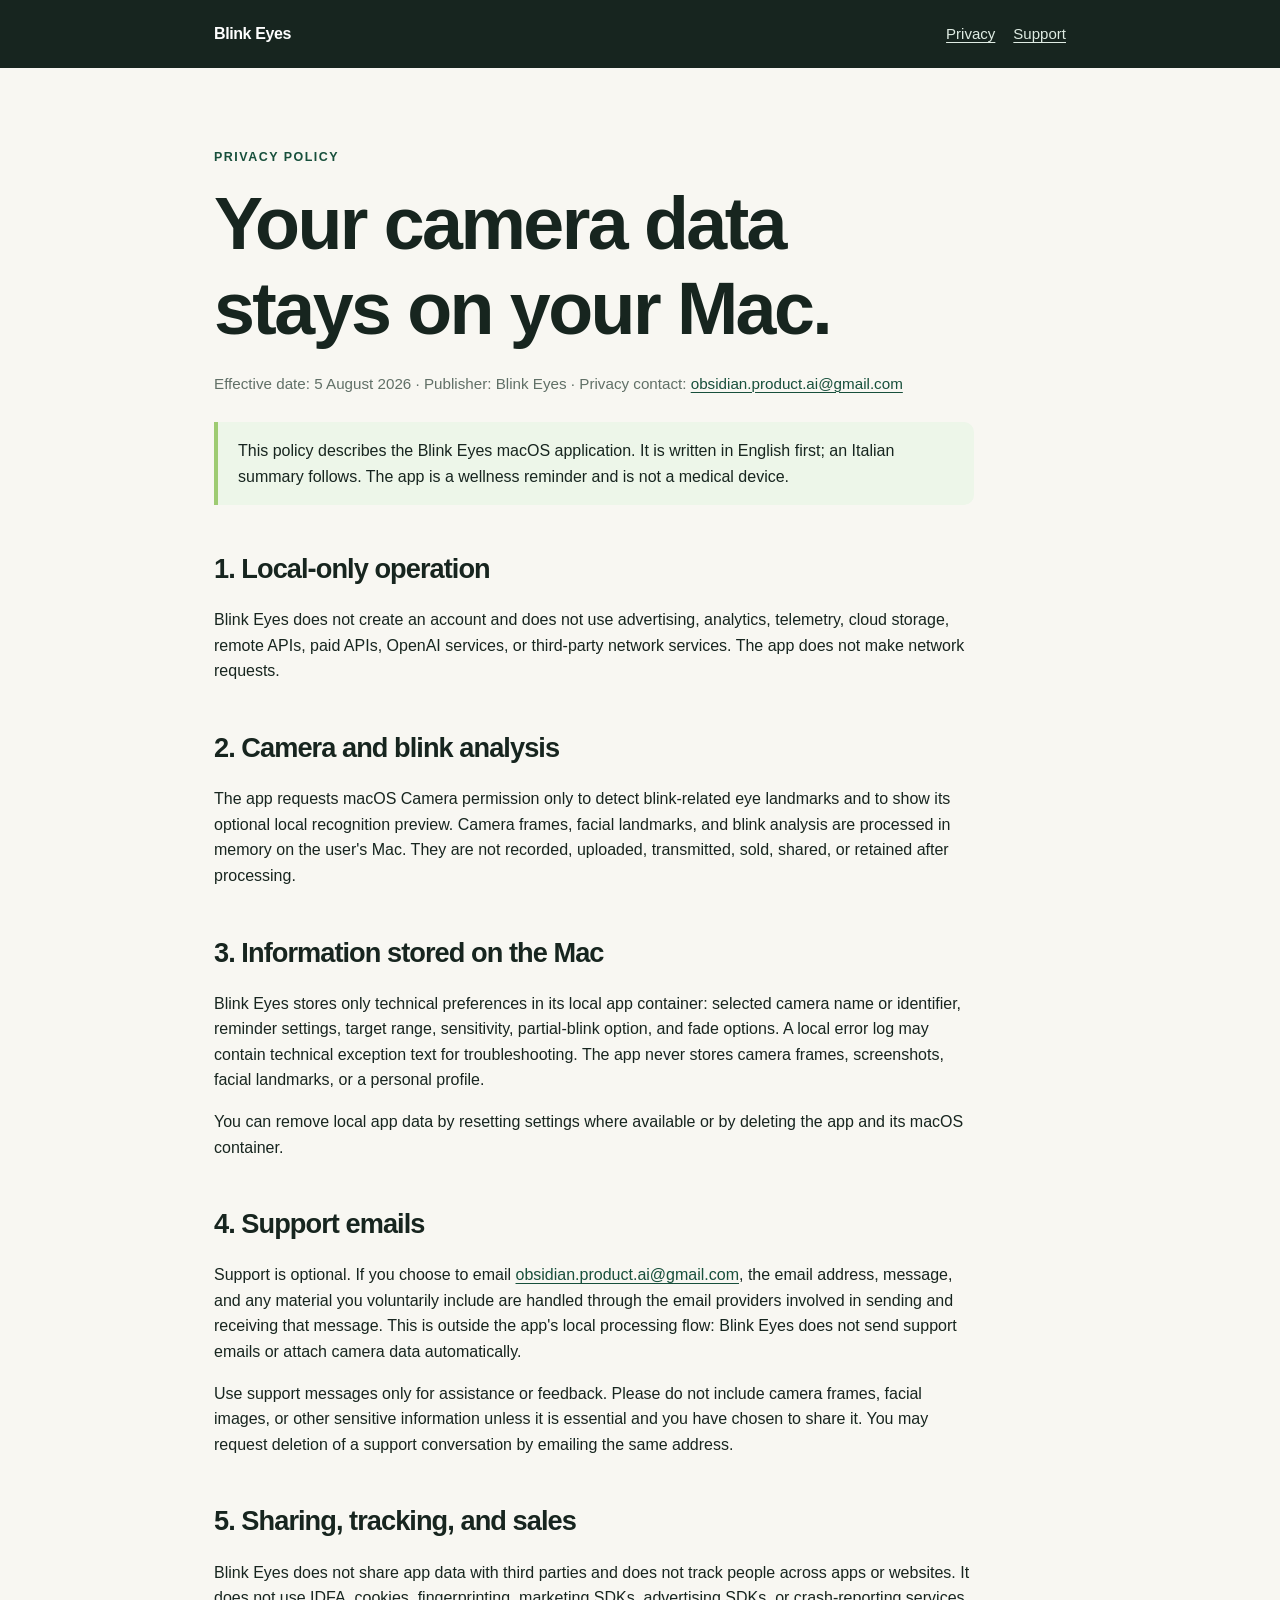
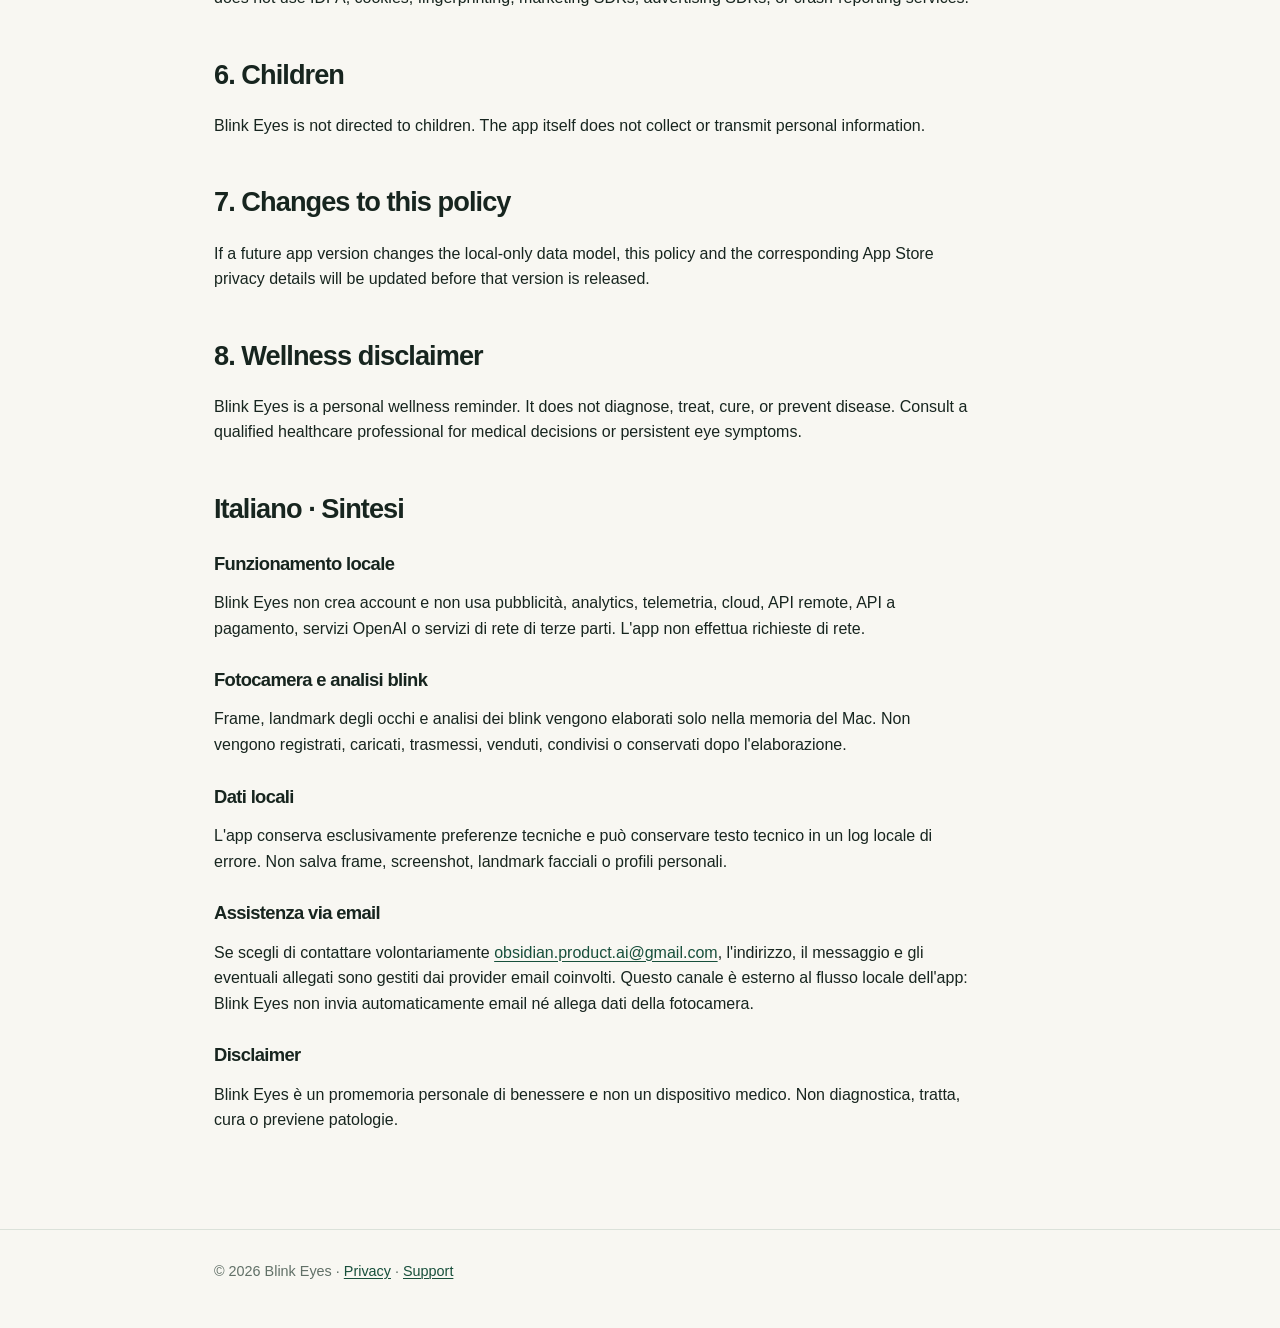
==== privacy/index.html @ 78d8fdb4 "Publish Blink Eyes support and privacy site" ====
<!doctype html>
<html lang="en">
<head>
  <meta charset="utf-8">
  <meta name="viewport" content="width=device-width, initial-scale=1">
  <meta name="description" content="Blink Eyes Privacy Policy.">
  <title>Privacy Policy · Blink Eyes</title>
  <link rel="stylesheet" href="../assets/site.css">
</head>
<body>
  <header class="site-header">
    <nav class="nav" aria-label="Main navigation">
      <a class="brand" href="../">Blink Eyes</a>
      <div class="nav-links"><a href="./" aria-current="page">Privacy</a><a href="../support/">Support</a></div>
    </nav>
  </header>
  <main class="container">
    <p class="eyebrow">Privacy Policy</p>
    <h1>Your camera data stays on your Mac.</h1>
    <p class="meta">Effective date: 5 August 2026 · Publisher: Blink Eyes · Privacy contact: <a href="mailto:obsidian.product.ai@gmail.com">obsidian.product.ai@gmail.com</a></p>
    <div class="notice">This policy describes the Blink Eyes macOS application. It is written in English first; an Italian summary follows. The app is a wellness reminder and is not a medical device.</div>

    <h2>1. Local-only operation</h2>
    <p>Blink Eyes does not create an account and does not use advertising, analytics, telemetry, cloud storage, remote APIs, paid APIs, OpenAI services, or third-party network services. The app does not make network requests.</p>

    <h2>2. Camera and blink analysis</h2>
    <p>The app requests macOS Camera permission only to detect blink-related eye landmarks and to show its optional local recognition preview. Camera frames, facial landmarks, and blink analysis are processed in memory on the user's Mac. They are not recorded, uploaded, transmitted, sold, shared, or retained after processing.</p>

    <h2>3. Information stored on the Mac</h2>
    <p>Blink Eyes stores only technical preferences in its local app container: selected camera name or identifier, reminder settings, target range, sensitivity, partial-blink option, and fade options. A local error log may contain technical exception text for troubleshooting. The app never stores camera frames, screenshots, facial landmarks, or a personal profile.</p>
    <p>You can remove local app data by resetting settings where available or by deleting the app and its macOS container.</p>

    <h2>4. Support emails</h2>
    <p>Support is optional. If you choose to email <a href="mailto:obsidian.product.ai@gmail.com">obsidian.product.ai@gmail.com</a>, the email address, message, and any material you voluntarily include are handled through the email providers involved in sending and receiving that message. This is outside the app's local processing flow: Blink Eyes does not send support emails or attach camera data automatically.</p>
    <p>Use support messages only for assistance or feedback. Please do not include camera frames, facial images, or other sensitive information unless it is essential and you have chosen to share it. You may request deletion of a support conversation by emailing the same address.</p>

    <h2>5. Sharing, tracking, and sales</h2>
    <p>Blink Eyes does not share app data with third parties and does not track people across apps or websites. It does not use IDFA, cookies, fingerprinting, marketing SDKs, advertising SDKs, or crash-reporting services.</p>

    <h2>6. Children</h2>
    <p>Blink Eyes is not directed to children. The app itself does not collect or transmit personal information.</p>

    <h2>7. Changes to this policy</h2>
    <p>If a future app version changes the local-only data model, this policy and the corresponding App Store privacy details will be updated before that version is released.</p>

    <h2>8. Wellness disclaimer</h2>
    <p>Blink Eyes is a personal wellness reminder. It does not diagnose, treat, cure, or prevent disease. Consult a qualified healthcare professional for medical decisions or persistent eye symptoms.</p>

    <h2>Italiano · Sintesi</h2>
    <h3>Funzionamento locale</h3>
    <p>Blink Eyes non crea account e non usa pubblicità, analytics, telemetria, cloud, API remote, API a pagamento, servizi OpenAI o servizi di rete di terze parti. L'app non effettua richieste di rete.</p>
    <h3>Fotocamera e analisi blink</h3>
    <p>Frame, landmark degli occhi e analisi dei blink vengono elaborati solo nella memoria del Mac. Non vengono registrati, caricati, trasmessi, venduti, condivisi o conservati dopo l'elaborazione.</p>
    <h3>Dati locali</h3>
    <p>L'app conserva esclusivamente preferenze tecniche e può conservare testo tecnico in un log locale di errore. Non salva frame, screenshot, landmark facciali o profili personali.</p>
    <h3>Assistenza via email</h3>
    <p>Se scegli di contattare volontariamente <a href="mailto:obsidian.product.ai@gmail.com">obsidian.product.ai@gmail.com</a>, l'indirizzo, il messaggio e gli eventuali allegati sono gestiti dai provider email coinvolti. Questo canale è esterno al flusso locale dell'app: Blink Eyes non invia automaticamente email né allega dati della fotocamera.</p>
    <h3>Disclaimer</h3>
    <p>Blink Eyes è un promemoria personale di benessere e non un dispositivo medico. Non diagnostica, tratta, cura o previene patologie.</p>
  </main>
  <footer class="site-footer"><div class="container"><p>© 2026 Blink Eyes · <a href="./">Privacy</a> · <a href="../support/">Support</a></p></div></footer>
</body>
</html>
---- assets/site.css ----
:root {
  --ink: #17251f;
  --muted: #617067;
  --paper: #f8f7f2;
  --panel: #ffffff;
  --line: #dbe2da;
  --forest: #174f3b;
  --leaf: #9ecb72;
  --sun: #f4c660;
}

* { box-sizing: border-box; }

html { background: var(--paper); color: var(--ink); font-family: -apple-system, BlinkMacSystemFont, "Segoe UI", sans-serif; }

body { margin: 0; line-height: 1.6; }

a { color: var(--forest); text-decoration-thickness: 0.08em; text-underline-offset: 0.17em; }
a:hover { color: #0c3627; }

.site-header { background: var(--ink); color: white; }
.nav, .container { max-width: 900px; margin: 0 auto; padding-left: 24px; padding-right: 24px; }
.nav { min-height: 68px; display: flex; align-items: center; justify-content: space-between; gap: 16px; }
.brand { color: white; font-weight: 750; letter-spacing: -0.025em; text-decoration: none; }
.nav-links { display: flex; flex-wrap: wrap; gap: 18px; }
.nav-links a { color: #dfece3; font-size: 0.94rem; }

main { padding: 68px 0 80px; }
h1, h2, h3 { line-height: 1.16; letter-spacing: -0.035em; }
h1 { max-width: 720px; font-size: clamp(2.45rem, 6vw, 4.6rem); margin: 0 0 20px; }
h2 { margin-top: 48px; font-size: 1.7rem; }
h3 { margin: 28px 0 8px; font-size: 1.15rem; }
p, li { max-width: 760px; }
.lead { max-width: 700px; color: var(--muted); font-size: 1.22rem; }
.eyebrow { color: var(--forest); font-size: 0.78rem; font-weight: 800; letter-spacing: 0.12em; text-transform: uppercase; }
.hero { padding: 24px 0 36px; }
.button { display: inline-block; background: var(--forest); border-radius: 10px; color: white; font-weight: 700; padding: 12px 17px; text-decoration: none; }
.button:hover { background: #0c3627; color: white; }
.button.secondary { background: transparent; border: 1px solid var(--line); color: var(--forest); margin-left: 8px; }

.grid { display: grid; gap: 16px; grid-template-columns: repeat(3, 1fr); margin: 26px 0 8px; }
.card { background: var(--panel); border: 1px solid var(--line); border-radius: 16px; padding: 24px; }
.card h2 { font-size: 1.15rem; margin: 0 0 10px; }
.card p { color: var(--muted); margin: 0; }
.notice { background: #edf6e9; border-left: 4px solid var(--leaf); border-radius: 0 10px 10px 0; margin: 26px 0; max-width: 760px; padding: 16px 20px; }
.meta { color: var(--muted); font-size: 0.95rem; }

.site-footer { border-top: 1px solid var(--line); color: var(--muted); font-size: 0.9rem; padding: 30px 0 45px; }
.site-footer p { margin: 0; }

@media (max-width: 680px) {
  .nav { align-items: flex-start; flex-direction: column; justify-content: center; padding-bottom: 15px; padding-top: 15px; }
  .grid { grid-template-columns: 1fr; }
  .button.secondary { margin-left: 0; margin-top: 10px; }
}
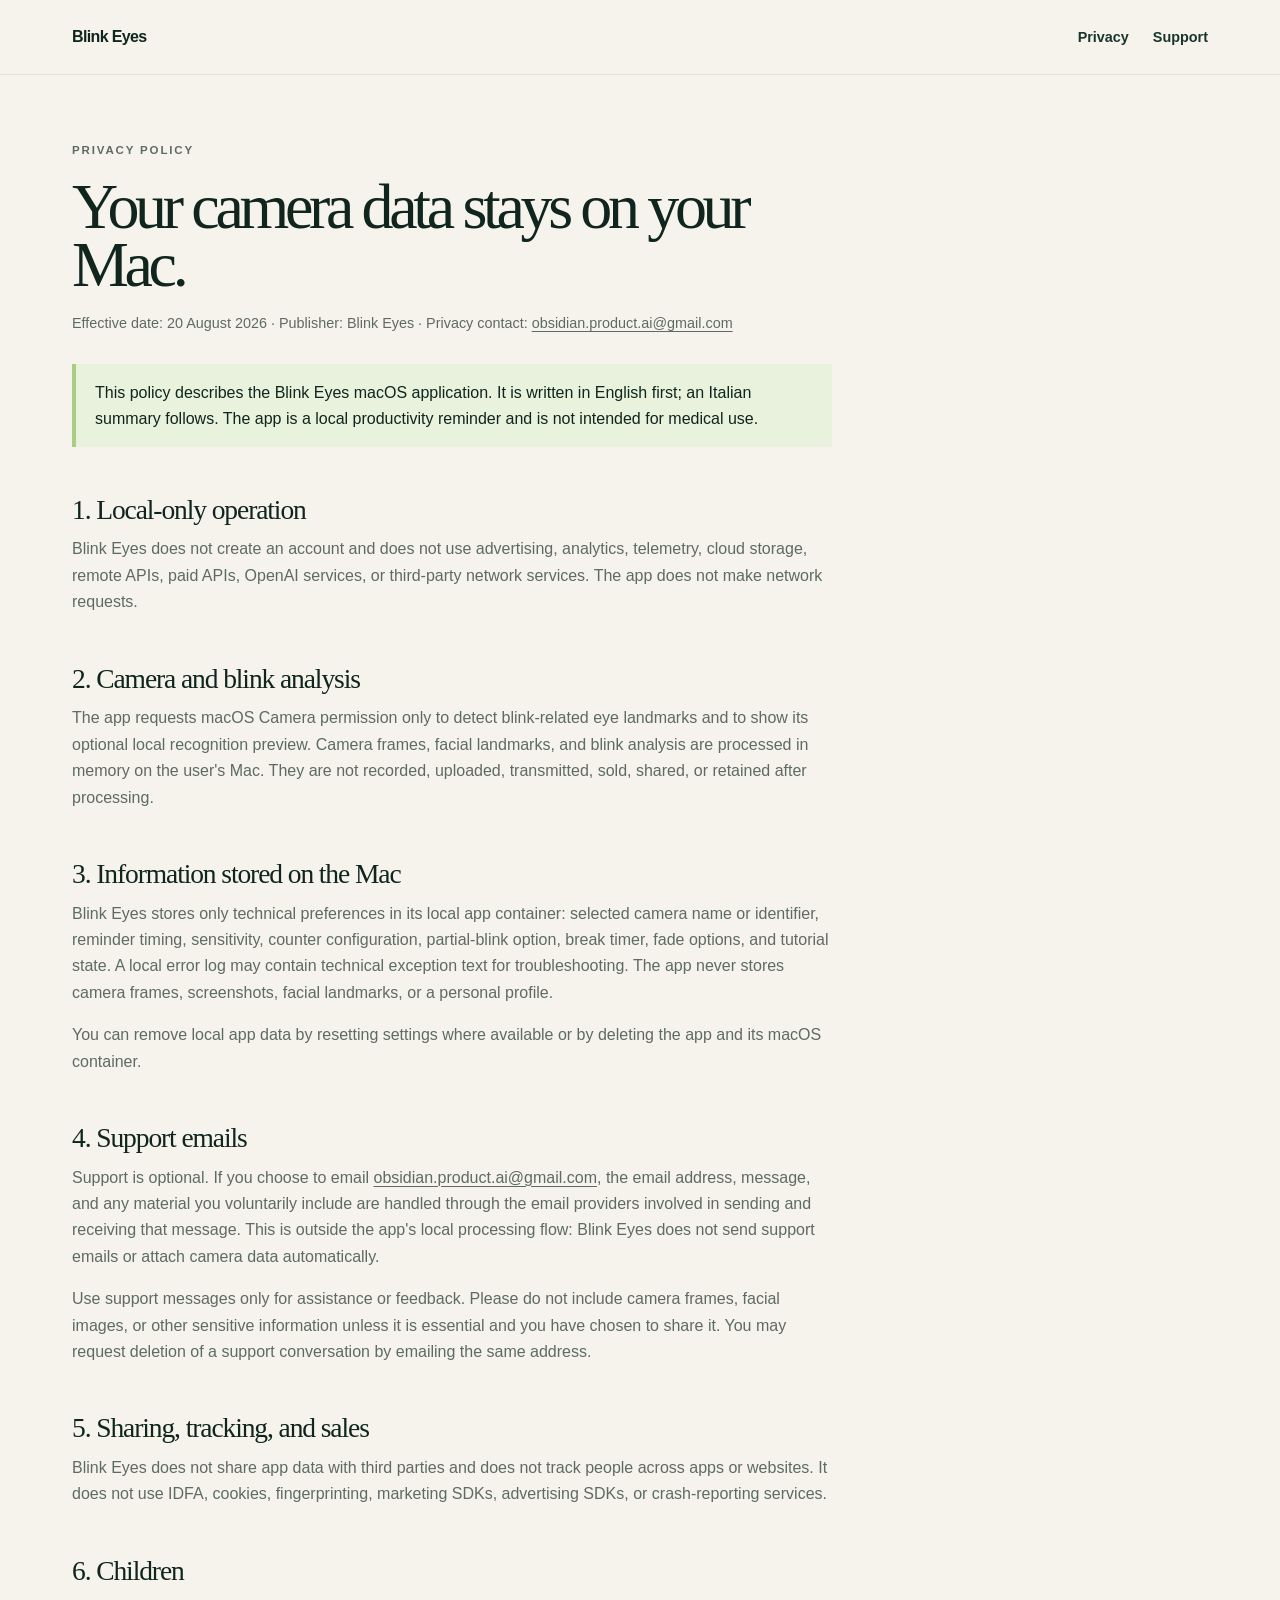
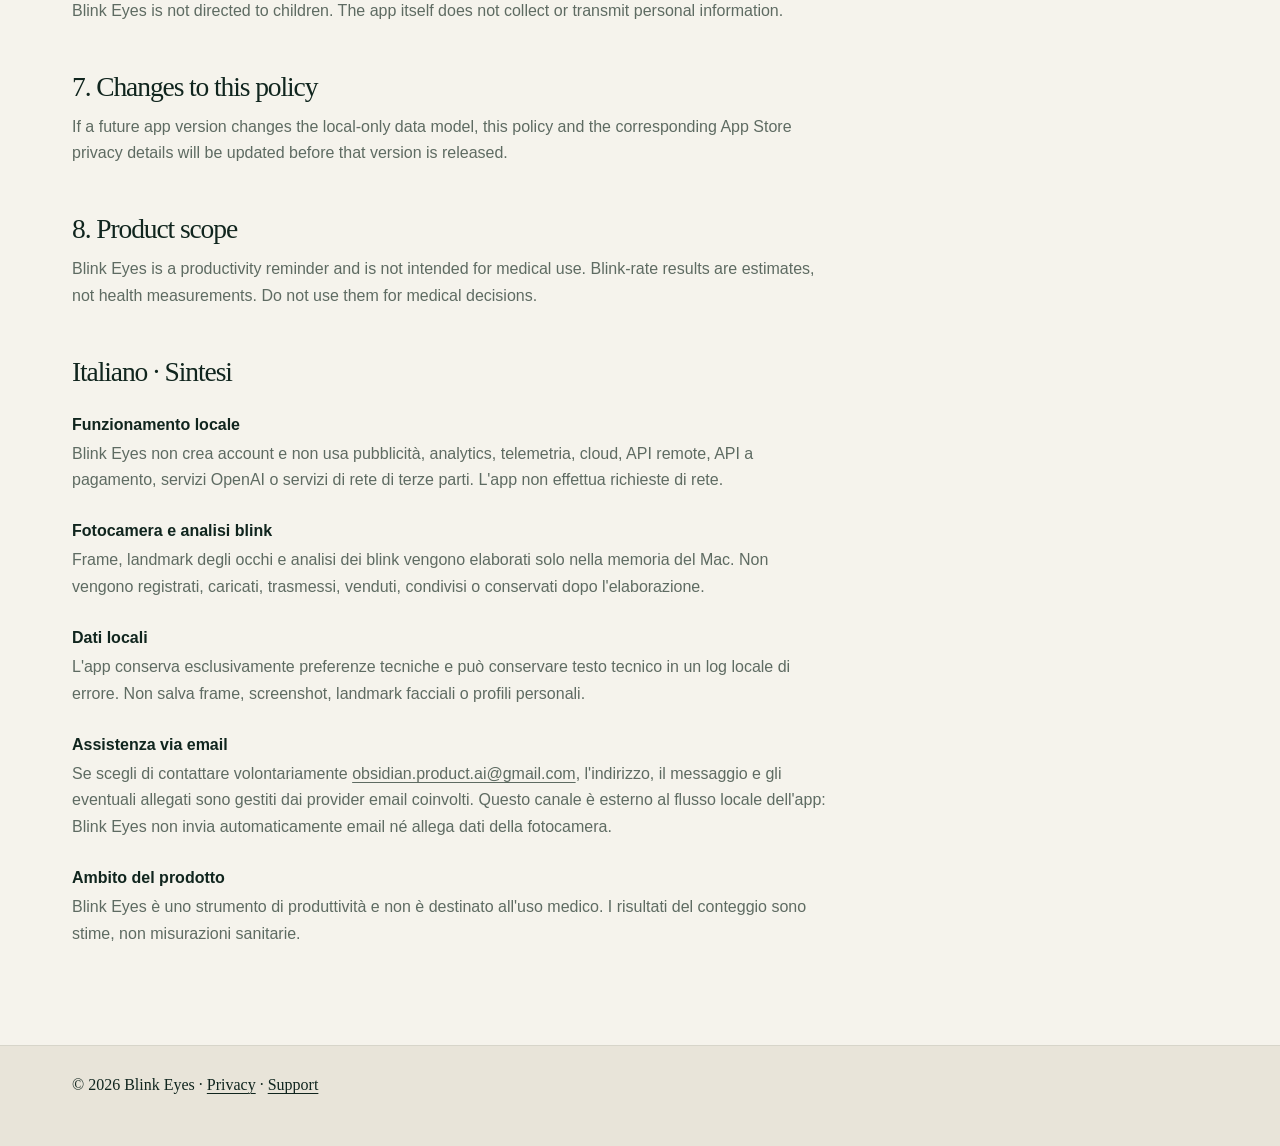
==== commit 31bdda58: "Align public copy with non-medical product scope" ====
--- a/privacy/index.html
+++ b/privacy/index.html
@@ -17,8 +17,8 @@
   <main class="container">
     <p class="eyebrow">Privacy Policy</p>
     <h1>Your camera data stays on your Mac.</h1>
-    <p class="meta">Effective date: 5 August 2026 · Publisher: Blink Eyes · Privacy contact: <a href="mailto:obsidian.product.ai@gmail.com">obsidian.product.ai@gmail.com</a></p>
-    <div class="notice">This policy describes the Blink Eyes macOS application. It is written in English first; an Italian summary follows. The app is a wellness reminder and is not a medical device.</div>
+    <p class="meta">Effective date: 20 August 2026 · Publisher: Blink Eyes · Privacy contact: <a href="mailto:obsidian.product.ai@gmail.com">obsidian.product.ai@gmail.com</a></p>
+    <div class="notice">This policy describes the Blink Eyes macOS application. It is written in English first; an Italian summary follows. The app is a local productivity reminder and is not intended for medical use.</div>
 
     <h2>1. Local-only operation</h2>
     <p>Blink Eyes does not create an account and does not use advertising, analytics, telemetry, cloud storage, remote APIs, paid APIs, OpenAI services, or third-party network services. The app does not make network requests.</p>
@@ -27,7 +27,7 @@
     <p>The app requests macOS Camera permission only to detect blink-related eye landmarks and to show its optional local recognition preview. Camera frames, facial landmarks, and blink analysis are processed in memory on the user's Mac. They are not recorded, uploaded, transmitted, sold, shared, or retained after processing.</p>
 
     <h2>3. Information stored on the Mac</h2>
-    <p>Blink Eyes stores only technical preferences in its local app container: selected camera name or identifier, reminder settings, target range, sensitivity, partial-blink option, and fade options. A local error log may contain technical exception text for troubleshooting. The app never stores camera frames, screenshots, facial landmarks, or a personal profile.</p>
+    <p>Blink Eyes stores only technical preferences in its local app container: selected camera name or identifier, reminder timing, sensitivity, counter configuration, partial-blink option, break timer, fade options, and tutorial state. A local error log may contain technical exception text for troubleshooting. The app never stores camera frames, screenshots, facial landmarks, or a personal profile.</p>
     <p>You can remove local app data by resetting settings where available or by deleting the app and its macOS container.</p>
 
     <h2>4. Support emails</h2>
@@ -43,8 +43,8 @@
     <h2>7. Changes to this policy</h2>
     <p>If a future app version changes the local-only data model, this policy and the corresponding App Store privacy details will be updated before that version is released.</p>
 
-    <h2>8. Wellness disclaimer</h2>
-    <p>Blink Eyes is a personal wellness reminder. It does not diagnose, treat, cure, or prevent disease. Consult a qualified healthcare professional for medical decisions or persistent eye symptoms.</p>
+    <h2>8. Product scope</h2>
+    <p>Blink Eyes is a productivity reminder and is not intended for medical use. Blink-rate results are estimates, not health measurements. Do not use them for medical decisions.</p>
 
     <h2>Italiano · Sintesi</h2>
     <h3>Funzionamento locale</h3>
@@ -55,8 +55,8 @@
     <p>L'app conserva esclusivamente preferenze tecniche e può conservare testo tecnico in un log locale di errore. Non salva frame, screenshot, landmark facciali o profili personali.</p>
     <h3>Assistenza via email</h3>
     <p>Se scegli di contattare volontariamente <a href="mailto:obsidian.product.ai@gmail.com">obsidian.product.ai@gmail.com</a>, l'indirizzo, il messaggio e gli eventuali allegati sono gestiti dai provider email coinvolti. Questo canale è esterno al flusso locale dell'app: Blink Eyes non invia automaticamente email né allega dati della fotocamera.</p>
-    <h3>Disclaimer</h3>
-    <p>Blink Eyes è un promemoria personale di benessere e non un dispositivo medico. Non diagnostica, tratta, cura o previene patologie.</p>
+    <h3>Ambito del prodotto</h3>
+    <p>Blink Eyes è uno strumento di produttività e non è destinato all'uso medico. I risultati del conteggio sono stime, non misurazioni sanitarie.</p>
   </main>
   <footer class="site-footer"><div class="container"><p>© 2026 Blink Eyes · <a href="./">Privacy</a> · <a href="../support/">Support</a></p></div></footer>
 </body>
--- a/assets/site.css
+++ b/assets/site.css
@@ -1,55 +1,182 @@
 :root {
-  --ink: #17251f;
-  --muted: #617067;
-  --paper: #f8f7f2;
+  --ink: #10251e;
+  --ink-soft: #18362c;
+  --forest: #165943;
+  --leaf: #a8cf81;
+  --leaf-pale: #e8f2dc;
+  --amber: #efb94e;
+  --amber-pale: #fff3d4;
+  --paper: #f5f3ec;
+  --paper-deep: #ebe7dc;
   --panel: #ffffff;
-  --line: #dbe2da;
-  --forest: #174f3b;
-  --leaf: #9ecb72;
-  --sun: #f4c660;
+  --muted: #5e6b62;
+  --line: #d7ddd2;
+  --shadow: 0 24px 70px rgba(16, 37, 30, 0.13);
 }
 
 * { box-sizing: border-box; }
+html { background: var(--paper); color: var(--ink); font-family: ui-serif, Georgia, Cambria, "Times New Roman", serif; scroll-behavior: smooth; }
+body { margin: 0; overflow-x: hidden; }
+a { color: inherit; text-decoration-thickness: 0.08em; text-underline-offset: 0.18em; }
+button, a { -webkit-tap-highlight-color: transparent; }
 
-html { background: var(--paper); color: var(--ink); font-family: -apple-system, BlinkMacSystemFont, "Segoe UI", sans-serif; }
+.site-header { background: rgba(245, 243, 236, 0.9); border-bottom: 1px solid rgba(16, 37, 30, 0.08); backdrop-filter: blur(18px); position: sticky; top: 0; z-index: 10; }
+.nav, .container { margin: 0 auto; max-width: 1200px; padding-left: 32px; padding-right: 32px; }
+.nav { align-items: center; display: flex; height: 74px; justify-content: space-between; }
+.brand { align-items: center; display: inline-flex; font-family: ui-sans-serif, -apple-system, BlinkMacSystemFont, "Segoe UI", sans-serif; font-size: 1rem; font-weight: 800; gap: 10px; letter-spacing: -0.04em; text-decoration: none; }
+.brand-mark { background: var(--forest); border-radius: 999px 999px 999px 12px; display: inline-block; height: 18px; position: relative; transform: rotate(-45deg); width: 18px; }
+.brand-mark::after { background: var(--leaf); border-radius: 50%; content: ""; height: 6px; left: 6px; position: absolute; top: 6px; width: 6px; }
+.nav-links { display: flex; font-family: ui-sans-serif, -apple-system, BlinkMacSystemFont, "Segoe UI", sans-serif; font-size: 0.9rem; font-weight: 650; gap: 24px; }
+.nav-links a { color: var(--ink-soft); text-decoration: none; }
+.nav-links a:hover { color: var(--forest); }
 
-body { margin: 0; line-height: 1.6; }
+.hero { min-height: 700px; overflow: hidden; position: relative; }
+.hero::before { background: radial-gradient(circle at 22% 36%, rgba(168, 207, 129, 0.42), transparent 27%), radial-gradient(circle at 6% 84%, rgba(239, 185, 78, 0.28), transparent 23%); content: ""; inset: 0; pointer-events: none; position: absolute; }
+.hero-layout { align-items: center; display: grid; grid-template-columns: minmax(0, 0.94fr) minmax(460px, 1.06fr); gap: 38px; min-height: 700px; position: relative; }
+.hero-copy { padding: 76px 0; position: relative; z-index: 2; }
+.eyebrow { color: var(--forest); font-family: ui-sans-serif, -apple-system, BlinkMacSystemFont, "Segoe UI", sans-serif; font-size: 0.72rem; font-weight: 800; letter-spacing: 0.16em; margin: 0 0 18px; text-transform: uppercase; }
+h1, h2, h3, p { margin-top: 0; }
+h1 { font-size: clamp(3.25rem, 6.1vw, 5.7rem); font-weight: 500; letter-spacing: -0.068em; line-height: 0.91; margin-bottom: 28px; max-width: 590px; }
+h1 em { color: var(--forest); font-style: italic; }
+.lead { color: var(--muted); font-family: ui-sans-serif, -apple-system, BlinkMacSystemFont, "Segoe UI", sans-serif; font-size: 1.14rem; line-height: 1.62; max-width: 520px; }
+.hero-actions { display: flex; flex-wrap: wrap; gap: 12px; margin-top: 31px; }
+.button { align-items: center; background: var(--forest); border: 1px solid var(--forest); border-radius: 99px; color: white; display: inline-flex; font-family: ui-sans-serif, -apple-system, BlinkMacSystemFont, "Segoe UI", sans-serif; font-size: 0.91rem; font-weight: 750; gap: 9px; justify-content: center; min-height: 45px; padding: 0 19px; text-decoration: none; transition: background 180ms ease, transform 180ms ease; }
+.button:hover { background: var(--ink); border-color: var(--ink); color: white; transform: translateY(-2px); }
+.button.ghost { background: transparent; border-color: rgba(22, 89, 67, 0.32); color: var(--forest); }
+.button.ghost:hover { background: var(--leaf-pale); color: var(--forest); }
+.hero-fineprint { color: var(--muted); font-family: ui-sans-serif, -apple-system, BlinkMacSystemFont, "Segoe UI", sans-serif; font-size: 0.78rem; margin: 19px 0 0; }
 
-a { color: var(--forest); text-decoration-thickness: 0.08em; text-underline-offset: 0.17em; }
-a:hover { color: #0c3627; }
+.hero-art { align-self: stretch; min-height: 620px; overflow: hidden; position: relative; }
+.hero-art::before { background: linear-gradient(90deg, var(--paper) 0%, rgba(245, 243, 236, 0.2) 27%, rgba(245, 243, 236, 0) 54%); content: ""; inset: 0; pointer-events: none; position: absolute; z-index: 1; }
+.hero-art img { height: 100%; object-fit: cover; object-position: 59% center; position: absolute; width: 100%; }
+.floating-chip { background: rgba(16, 37, 30, 0.91); bottom: 58px; box-shadow: var(--shadow); color: white; font-family: ui-sans-serif, -apple-system, BlinkMacSystemFont, "Segoe UI", sans-serif; left: 28px; padding: 15px 18px; position: absolute; z-index: 2; }
+.floating-chip strong { display: block; font-size: 0.92rem; letter-spacing: -0.02em; }
+.floating-chip span { color: #c8dfb9; display: block; font-size: 0.77rem; margin-top: 3px; }
+.pulse { background: #b8dd8f; border-radius: 50%; box-shadow: 0 0 0 0 rgba(184, 221, 143, 0.7); display: inline-block; height: 7px; margin-right: 6px; width: 7px; }
 
-.site-header { background: var(--ink); color: white; }
-.nav, .container { max-width: 900px; margin: 0 auto; padding-left: 24px; padding-right: 24px; }
-.nav { min-height: 68px; display: flex; align-items: center; justify-content: space-between; gap: 16px; }
-.brand { color: white; font-weight: 750; letter-spacing: -0.025em; text-decoration: none; }
-.nav-links { display: flex; flex-wrap: wrap; gap: 18px; }
-.nav-links a { color: #dfece3; font-size: 0.94rem; }
+.ticker { background: var(--ink); color: #f9f8f3; overflow: hidden; }
+.ticker-track { align-items: center; display: flex; gap: 45px; justify-content: center; min-height: 76px; white-space: nowrap; }
+.ticker-track span { color: #d9e9ce; font-family: ui-sans-serif, -apple-system, BlinkMacSystemFont, "Segoe UI", sans-serif; font-size: 0.78rem; font-weight: 750; letter-spacing: 0.14em; text-transform: uppercase; }
+.ticker-dot { background: var(--amber); border-radius: 50%; height: 5px; width: 5px; }
 
-main { padding: 68px 0 80px; }
-h1, h2, h3 { line-height: 1.16; letter-spacing: -0.035em; }
-h1 { max-width: 720px; font-size: clamp(2.45rem, 6vw, 4.6rem); margin: 0 0 20px; }
-h2 { margin-top: 48px; font-size: 1.7rem; }
-h3 { margin: 28px 0 8px; font-size: 1.15rem; }
-p, li { max-width: 760px; }
-.lead { max-width: 700px; color: var(--muted); font-size: 1.22rem; }
-.eyebrow { color: var(--forest); font-size: 0.78rem; font-weight: 800; letter-spacing: 0.12em; text-transform: uppercase; }
-.hero { padding: 24px 0 36px; }
-.button { display: inline-block; background: var(--forest); border-radius: 10px; color: white; font-weight: 700; padding: 12px 17px; text-decoration: none; }
-.button:hover { background: #0c3627; color: white; }
-.button.secondary { background: transparent; border: 1px solid var(--line); color: var(--forest); margin-left: 8px; }
+section { position: relative; }
+.intro { padding: 122px 0 100px; }
+.section-label { color: var(--forest); font-family: ui-sans-serif, -apple-system, BlinkMacSystemFont, "Segoe UI", sans-serif; font-size: 0.75rem; font-weight: 800; letter-spacing: 0.14em; text-transform: uppercase; }
+.section-heading { font-size: clamp(2.4rem, 4vw, 4.25rem); font-weight: 500; letter-spacing: -0.06em; line-height: 0.98; margin: 18px 0 0; max-width: 780px; }
+.split-copy { align-items: end; display: flex; gap: 55px; justify-content: space-between; }
+.split-copy .lead { margin: 0 0 3px; }
+.feature-grid { display: grid; gap: 15px; grid-template-columns: repeat(12, 1fr); margin-top: 57px; }
+.feature-card { background: var(--panel); border: 1px solid var(--line); min-height: 287px; overflow: hidden; padding: 28px; position: relative; }
+.feature-card:nth-child(1) { background: var(--forest); color: white; grid-column: span 5; }
+.feature-card:nth-child(2) { background: var(--amber-pale); grid-column: span 4; }
+.feature-card:nth-child(3) { background: var(--leaf-pale); grid-column: span 3; }
+.feature-number { color: currentColor; font-family: ui-sans-serif, -apple-system, BlinkMacSystemFont, "Segoe UI", sans-serif; font-size: 0.72rem; font-weight: 800; letter-spacing: 0.1em; opacity: 0.72; }
+.feature-card h3 { font-size: 1.7rem; font-weight: 500; letter-spacing: -0.045em; line-height: 1.02; margin: 44px 0 12px; max-width: 260px; }
+.feature-card p { color: inherit; font-family: ui-sans-serif, -apple-system, BlinkMacSystemFont, "Segoe UI", sans-serif; font-size: 0.91rem; line-height: 1.48; margin: 0; max-width: 290px; opacity: 0.78; }
+.eye-line { bottom: 23px; height: 64px; position: absolute; right: 21px; width: 150px; }
+.eye-line::before, .eye-line::after { border: 2px solid currentColor; border-radius: 100% 0; content: ""; height: 56px; left: 37px; opacity: 0.7; position: absolute; top: 0; transform: rotate(45deg); width: 56px; }
+.eye-line::after { background: var(--leaf); border: 0; border-radius: 50%; height: 9px; left: 61px; opacity: 1; top: 24px; width: 9px; }
+.ring { border: 1px solid rgba(16, 37, 30, 0.2); border-radius: 50%; bottom: -37px; height: 176px; position: absolute; right: -29px; width: 176px; }
+.ring::after { border: 16px solid var(--amber); border-left-color: transparent; border-radius: 50%; content: ""; height: 96px; left: 23px; position: absolute; top: 23px; transform: rotate(-38deg); width: 96px; }
+.steps { bottom: 26px; display: flex; gap: 6px; left: 28px; position: absolute; }
+.steps i { background: var(--forest); display: block; height: 8px; opacity: 0.16; width: 15px; }
+.steps i:nth-child(2), .steps i:nth-child(4) { opacity: 0.7; }
 
-.grid { display: grid; gap: 16px; grid-template-columns: repeat(3, 1fr); margin: 26px 0 8px; }
-.card { background: var(--panel); border: 1px solid var(--line); border-radius: 16px; padding: 24px; }
-.card h2 { font-size: 1.15rem; margin: 0 0 10px; }
-.card p { color: var(--muted); margin: 0; }
-.notice { background: #edf6e9; border-left: 4px solid var(--leaf); border-radius: 0 10px 10px 0; margin: 26px 0; max-width: 760px; padding: 16px 20px; }
-.meta { color: var(--muted); font-size: 0.95rem; }
+.configuration { background: var(--paper-deep); padding: 120px 0; }
+.config-layout { align-items: center; display: grid; gap: 72px; grid-template-columns: 0.88fr 1.12fr; }
+.config-copy .lead { margin-top: 27px; }
+.configuration-list { border-top: 1px solid rgba(16, 37, 30, 0.16); font-family: ui-sans-serif, -apple-system, BlinkMacSystemFont, "Segoe UI", sans-serif; margin-top: 37px; }
+.configuration-list div { align-items: baseline; border-bottom: 1px solid rgba(16, 37, 30, 0.16); display: flex; gap: 20px; justify-content: space-between; padding: 14px 0; }
+.configuration-list span { color: var(--muted); font-size: 0.88rem; }
+.configuration-list strong { font-size: 0.88rem; font-weight: 760; text-align: right; }
+.settings-window { background: #152d24; box-shadow: 0 28px 65px rgba(16, 37, 30, 0.22); color: #eff4ec; padding: 19px; transform: rotate(1.4deg); }
+.window-top { align-items: center; display: flex; gap: 6px; padding: 0 2px 17px; }
+.window-top i { background: #e37063; border-radius: 50%; height: 9px; width: 9px; }
+.window-top i:nth-child(2) { background: #efb94e; }
+.window-top i:nth-child(3) { background: #a8cf81; }
+.window-top span { color: #b9cbbd; font-family: ui-sans-serif, -apple-system, BlinkMacSystemFont, "Segoe UI", sans-serif; font-size: 0.69rem; letter-spacing: 0.07em; margin-left: 8px; text-transform: uppercase; }
+.settings-inner { background: #1c392f; padding: 27px; }
+.settings-inner h3 { font-family: ui-sans-serif, -apple-system, BlinkMacSystemFont, "Segoe UI", sans-serif; font-size: 0.95rem; letter-spacing: -0.02em; margin-bottom: 26px; }
+.control { border-bottom: 1px solid rgba(239, 244, 236, 0.16); padding: 0 0 20px; margin-bottom: 20px; }
+.control-head { display: flex; font-family: ui-sans-serif, -apple-system, BlinkMacSystemFont, "Segoe UI", sans-serif; font-size: 0.78rem; justify-content: space-between; }
+.control-head b { color: #b6d58f; font-weight: 740; }
+.slider { background: rgba(239, 244, 236, 0.22); height: 4px; margin-top: 17px; position: relative; }
+.slider::before { background: #b6d58f; content: ""; height: 4px; left: 0; position: absolute; top: 0; width: var(--position); }
+.slider::after { background: #f2f3ea; border: 2px solid #1c392f; border-radius: 50%; content: ""; height: 14px; left: calc(var(--position) - 9px); position: absolute; top: -7px; width: 14px; }
+.toggle-row { align-items: center; display: flex; font-family: ui-sans-serif, -apple-system, BlinkMacSystemFont, "Segoe UI", sans-serif; font-size: 0.78rem; justify-content: space-between; }
+.switch { background: #8eb76c; border-radius: 99px; height: 21px; position: relative; width: 39px; }
+.switch::after { background: white; border-radius: 50%; content: ""; height: 15px; position: absolute; right: 3px; top: 3px; width: 15px; }
+.switch.off { background: rgba(239, 244, 236, 0.24); }
+.switch.off::after { left: 3px; right: auto; }
 
-.site-footer { border-top: 1px solid var(--line); color: var(--muted); font-size: 0.9rem; padding: 30px 0 45px; }
-.site-footer p { margin: 0; }
+.privacy { background: var(--ink); color: #f4f5ec; overflow: hidden; padding: 121px 0; }
+.privacy::after { border: 1px solid rgba(168, 207, 129, 0.25); border-radius: 50%; content: ""; height: 560px; position: absolute; right: -230px; top: -208px; width: 560px; }
+.privacy-layout { align-items: start; display: grid; gap: 52px; grid-template-columns: 1fr 1fr; position: relative; z-index: 1; }
+.privacy .section-label { color: #b7d893; }
+.privacy .section-heading { max-width: 535px; }
+.privacy .lead { color: #c7d5ca; margin-top: 25px; }
+.local-path { border-left: 1px solid rgba(244, 245, 236, 0.25); margin-top: 14px; padding-left: 31px; }
+.path-item { padding: 15px 0 26px; position: relative; }
+.path-item::before { background: var(--leaf); border: 4px solid var(--ink); border-radius: 50%; content: ""; height: 16px; left: -40px; position: absolute; top: 17px; width: 16px; }
+.path-item:last-child { padding-bottom: 0; }
+.path-item b { display: block; font-family: ui-sans-serif, -apple-system, BlinkMacSystemFont, "Segoe UI", sans-serif; font-size: 0.94rem; }
+.path-item p { color: #c7d5ca; font-family: ui-sans-serif, -apple-system, BlinkMacSystemFont, "Segoe UI", sans-serif; font-size: 0.87rem; line-height: 1.5; margin: 5px 0 0; }
 
-@media (max-width: 680px) {
-  .nav { align-items: flex-start; flex-direction: column; justify-content: center; padding-bottom: 15px; padding-top: 15px; }
-  .grid { grid-template-columns: 1fr; }
-  .button.secondary { margin-left: 0; margin-top: 10px; }
+.closing { padding: 125px 0; text-align: center; }
+.closing .section-heading { margin-left: auto; margin-right: auto; max-width: 805px; }
+.closing .lead { margin: 27px auto 0; }
+.closing .hero-actions { justify-content: center; }
+.closing-note { color: var(--muted); font-family: ui-sans-serif, -apple-system, BlinkMacSystemFont, "Segoe UI", sans-serif; font-size: 0.76rem; margin: 22px auto 0; max-width: 650px; }
+
+.site-footer { background: #e8e4d9; border-top: 1px solid rgba(16, 37, 30, 0.08); padding: 30px 0 36px; }
+.footer-layout { align-items: center; display: flex; font-family: ui-sans-serif, -apple-system, BlinkMacSystemFont, "Segoe UI", sans-serif; font-size: 0.8rem; justify-content: space-between; }
+.footer-layout p { color: var(--muted); margin: 0; }
+.footer-links { display: flex; gap: 18px; }
+.footer-links a { color: var(--forest); font-weight: 690; }
+
+@media (max-width: 920px) {
+  .hero-layout { grid-template-columns: 1fr; min-height: 0; }
+  .hero-copy { padding: 88px 0 34px; }
+  .hero-art { min-height: 480px; }
+  .hero-art::before { background: linear-gradient(180deg, var(--paper) 0%, rgba(245, 243, 236, 0.1) 28%, rgba(245, 243, 236, 0) 60%); }
+  .feature-card:nth-child(1) { grid-column: span 6; }
+  .feature-card:nth-child(2) { grid-column: span 6; }
+  .feature-card:nth-child(3) { grid-column: span 12; min-height: 210px; }
+  .config-layout, .privacy-layout { grid-template-columns: 1fr; }
+  .config-layout { gap: 45px; }
 }
+
+@media (max-width: 620px) {
+  .nav, .container { padding-left: 20px; padding-right: 20px; }
+  .nav { height: 67px; }
+  .nav-links { font-size: 0.82rem; gap: 13px; }
+  h1 { font-size: clamp(3.05rem, 15vw, 4.4rem); }
+  .hero-copy { padding-top: 63px; }
+  .hero-art { margin-left: -20px; min-height: 410px; width: calc(100% + 40px); }
+  .hero-art img { object-position: 63% center; }
+  .floating-chip { bottom: 21px; left: 20px; }
+  .ticker-track { gap: 20px; justify-content: flex-start; overflow: hidden; padding: 0 20px; }
+  .ticker-track span { font-size: 0.65rem; }
+  .intro, .configuration, .privacy, .closing { padding-bottom: 77px; padding-top: 77px; }
+  .split-copy { align-items: start; flex-direction: column; gap: 22px; }
+  .feature-grid { display: block; margin-top: 38px; }
+  .feature-card { margin-top: 12px; min-height: 240px; }
+  .settings-window { margin: 0 -4px; transform: none; }
+  .settings-inner { padding: 21px; }
+  .footer-layout { align-items: flex-start; flex-direction: column; gap: 17px; }
+}
+
+@media (prefers-reduced-motion: reduce) {
+  html { scroll-behavior: auto; }
+  .button { transition: none; }
+}
+
+/* Legal and support pages share the product identity without using the landing layout. */
+main.container { padding-bottom: 82px; padding-top: 66px; }
+main.container > h1 { font-size: clamp(2.8rem, 5vw, 4.7rem); margin-bottom: 18px; max-width: 760px; }
+main.container > h2 { font-size: 1.72rem; font-weight: 500; letter-spacing: -0.04em; line-height: 1.08; margin: 48px 0 12px; max-width: 760px; }
+main.container > h3 { font-family: ui-sans-serif, -apple-system, BlinkMacSystemFont, "Segoe UI", sans-serif; font-size: 1rem; margin: 29px 0 7px; max-width: 760px; }
+main.container > p, main.container > li { color: var(--muted); font-family: ui-sans-serif, -apple-system, BlinkMacSystemFont, "Segoe UI", sans-serif; line-height: 1.65; max-width: 760px; }
+main.container > ul { color: var(--muted); font-family: ui-sans-serif, -apple-system, BlinkMacSystemFont, "Segoe UI", sans-serif; line-height: 1.65; max-width: 760px; }
+.meta { color: var(--muted); font-family: ui-sans-serif, -apple-system, BlinkMacSystemFont, "Segoe UI", sans-serif; font-size: 0.9rem; }
+.notice { background: var(--leaf-pale); border-left: 4px solid var(--leaf); color: var(--ink); font-family: ui-sans-serif, -apple-system, BlinkMacSystemFont, "Segoe UI", sans-serif; line-height: 1.58; margin: 28px 0 34px; max-width: 760px; padding: 16px 19px; }
